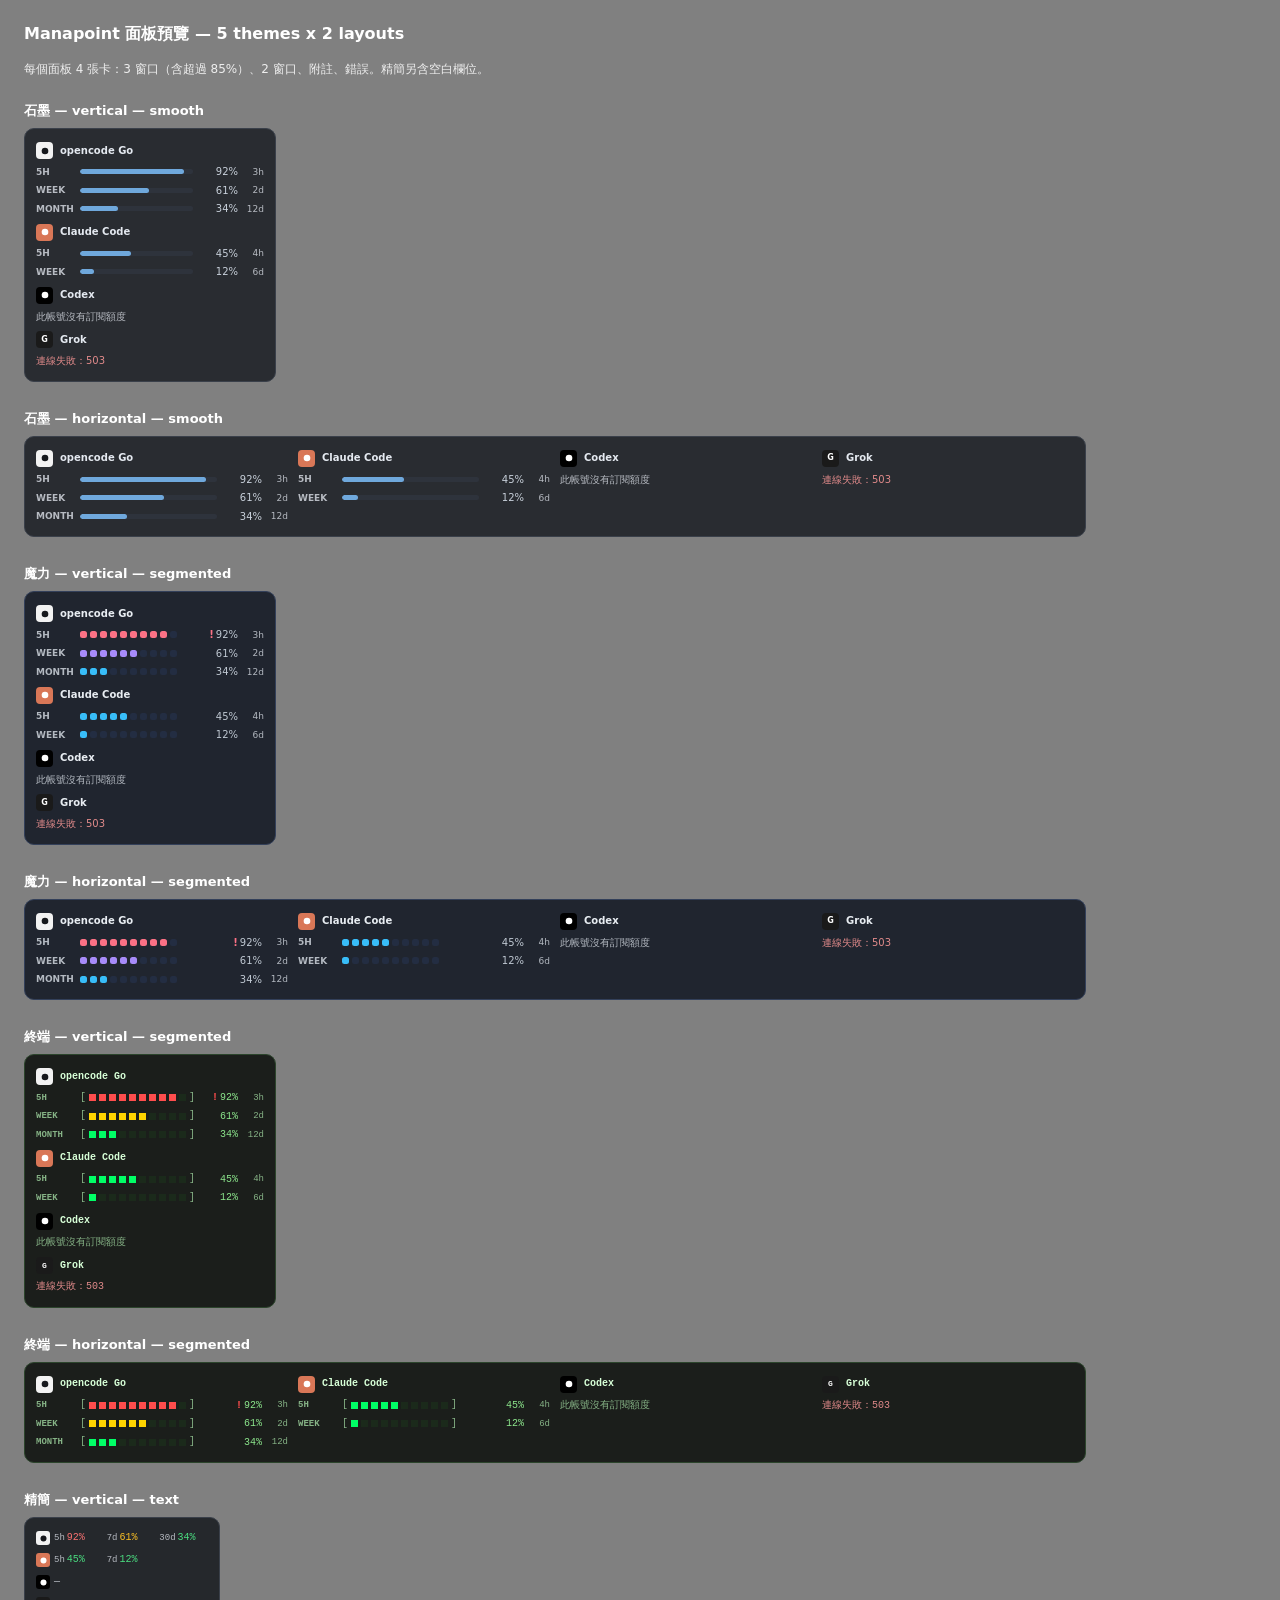
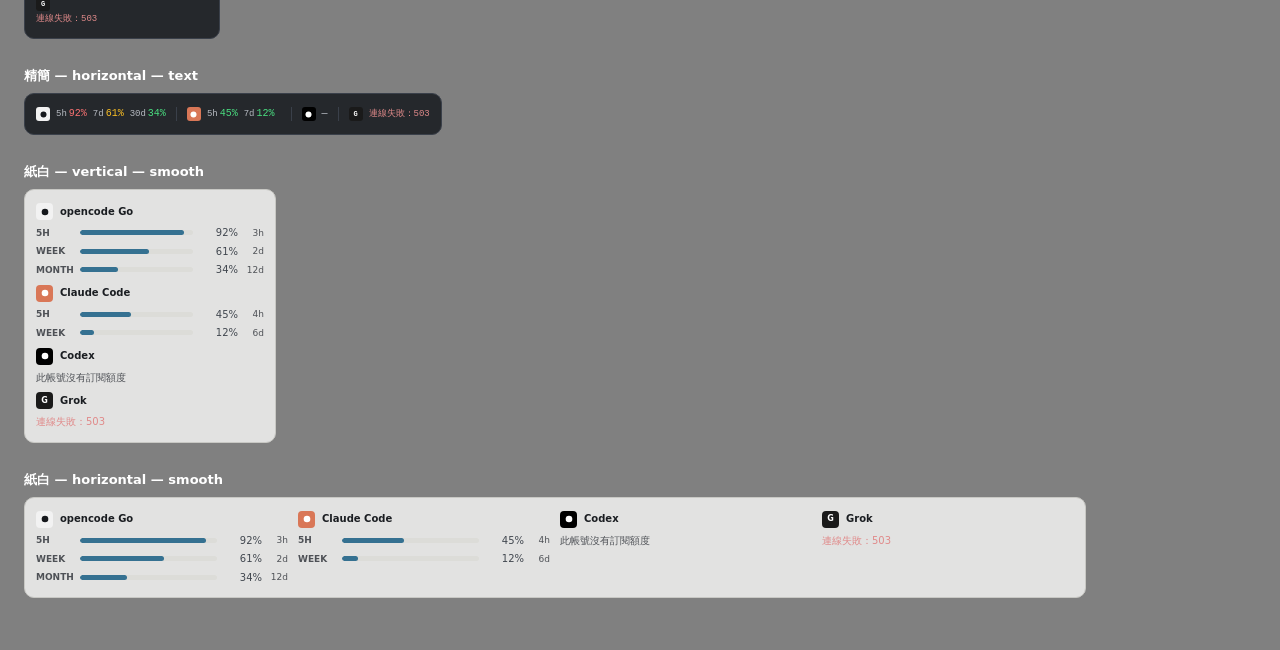
==== manapoint-tauri/ui/panel.preview.html @ 85178b64 "feat: 移植到 Rust + Tauri 2，移除 C# 版 C# / Avalonia 版整包移除，改由 manapoint-tauri 取代。介面改成原生 HTML/CSS/ES module" ====
<!doctype html>
<html lang="zh-Hant">
<head>
<meta charset="utf-8" />
<meta name="viewport" content="width=device-width, initial-scale=1" />
<title>panel.css preview — 5 themes x 2 layouts</title>
<link rel="stylesheet" href="./panel.css" />
<style>
  /* Review chrome only: grey backdrop so translucent panels read correctly. */
  html, body { background: #808080; }
  body { margin: 0; padding: 24px; font-family: system-ui, sans-serif; }
  h1 { font-size: 16px; color: #fff; margin: 0 0 16px 0; }
  p.lead { font-size: 12px; color: #eee; margin: 0 0 24px 0; }
  figure.shot { margin: 0 0 28px 0; padding: 0; }
  figure.shot figcaption { font-size: 13px; font-weight: 700; color: #fff; margin: 0 0 8px 0; }
  figure.shot .panel { display: inline-block; vertical-align: top; }
</style>
</head>
<body>
<!-- Preview fixture: markup mirrors CONTRACT.md section 5; each card stays on one line so line counts stay stable. -->
<h1>Manapoint 面板預覽 — 5 themes x 2 layouts</h1>
<p class="lead">每個面板 4 張卡：3 窗口（含超過 85%）、2 窗口、附註、錯誤。精簡另含空白欄位。</p>

<figure class="shot">
<figcaption>石墨 — vertical — smooth</figcaption>
<div class="panel" data-layout="vertical" data-meter="smooth" data-mono="false" style="--panel: #1B1E24; --panel-alpha: 0.85; --accent: #6FA8DC; --text-primary: #E4E9F0; --text-secondary: #C8D0DA; --text-muted: #B7BBC2; --track: #2E333C; --border: #3A404A; --segment-radius: 2px; --segment-width: 7px; --panel-width: 252px; --font: system-ui, -apple-system, 'Segoe UI', 'Microsoft JhengHei', sans-serif;">
<div id="cards">
<article class="card" data-provider="opencode-go"><header class="card__head"><span class="badge" style="--badge-bg: #F2F2F2; --badge-fg: #16181C;"><svg class="badge__icon" viewBox="0 0 24 24" aria-hidden="true"><circle cx="12" cy="12" r="8"/></svg></span><h2 class="card__name">opencode Go</h2></header><ul class="meters"><li class="meter" data-kind="Rolling" style="--meter-fill: #6FA8DC;"><span class="meter__label">5H</span><div class="meter__track"><div class="meter__fill" style="width: 92%"></div></div><span class="meter__value"><b class="meter__alert"></b>92%</span><span class="meter__reset">3h</span></li><li class="meter" data-kind="Weekly" style="--meter-fill: #6FA8DC;"><span class="meter__label">WEEK</span><div class="meter__track"><div class="meter__fill" style="width: 61%"></div></div><span class="meter__value"><b class="meter__alert"></b>61%</span><span class="meter__reset">2d</span></li><li class="meter" data-kind="Monthly" style="--meter-fill: #6FA8DC;"><span class="meter__label">MONTH</span><div class="meter__track"><div class="meter__fill" style="width: 34%"></div></div><span class="meter__value"><b class="meter__alert"></b>34%</span><span class="meter__reset">12d</span></li></ul></article>
<article class="card" data-provider="claude-code"><header class="card__head"><span class="badge" style="--badge-bg: #D97757; --badge-fg: #FFFFFF;"><svg class="badge__icon" viewBox="0 0 24 24" aria-hidden="true"><circle cx="12" cy="12" r="8"/></svg></span><h2 class="card__name">Claude Code</h2></header><ul class="meters"><li class="meter" data-kind="Rolling" style="--meter-fill: #6FA8DC;"><span class="meter__label">5H</span><div class="meter__track"><div class="meter__fill" style="width: 45%"></div></div><span class="meter__value"><b class="meter__alert"></b>45%</span><span class="meter__reset">4h</span></li><li class="meter" data-kind="Weekly" style="--meter-fill: #6FA8DC;"><span class="meter__label">WEEK</span><div class="meter__track"><div class="meter__fill" style="width: 12%"></div></div><span class="meter__value"><b class="meter__alert"></b>12%</span><span class="meter__reset">6d</span></li></ul></article>
<article class="card" data-provider="codex"><header class="card__head"><span class="badge" style="--badge-bg: #000000; --badge-fg: #FFFFFF;"><svg class="badge__icon" viewBox="0 0 24 24" aria-hidden="true"><circle cx="12" cy="12" r="8"/></svg></span><h2 class="card__name">Codex</h2></header><p class="card__note">此帳號沒有訂閱額度</p></article>
<article class="card" data-provider="grok"><header class="card__head"><span class="badge" style="--badge-bg: #1A1A1A; --badge-fg: #FFFFFF;">G</span><h2 class="card__name">Grok</h2></header><p class="card__error">連線失敗：503</p></article>
</div>
</div>
</figure>

<figure class="shot">
<figcaption>石墨 — horizontal — smooth</figcaption>
<div class="panel" data-layout="horizontal" data-meter="smooth" data-mono="false" style="--panel: #1B1E24; --panel-alpha: 0.85; --accent: #6FA8DC; --text-primary: #E4E9F0; --text-secondary: #C8D0DA; --text-muted: #B7BBC2; --track: #2E333C; --border: #3A404A; --segment-radius: 2px; --segment-width: 7px; --panel-width: 252px; --font: system-ui, -apple-system, 'Segoe UI', 'Microsoft JhengHei', sans-serif;">
<div id="cards">
<article class="card" data-provider="opencode-go"><header class="card__head"><span class="badge" style="--badge-bg: #F2F2F2; --badge-fg: #16181C;"><svg class="badge__icon" viewBox="0 0 24 24" aria-hidden="true"><circle cx="12" cy="12" r="8"/></svg></span><h2 class="card__name">opencode Go</h2></header><ul class="meters"><li class="meter" data-kind="Rolling" style="--meter-fill: #6FA8DC;"><span class="meter__label">5H</span><div class="meter__track"><div class="meter__fill" style="width: 92%"></div></div><span class="meter__value"><b class="meter__alert"></b>92%</span><span class="meter__reset">3h</span></li><li class="meter" data-kind="Weekly" style="--meter-fill: #6FA8DC;"><span class="meter__label">WEEK</span><div class="meter__track"><div class="meter__fill" style="width: 61%"></div></div><span class="meter__value"><b class="meter__alert"></b>61%</span><span class="meter__reset">2d</span></li><li class="meter" data-kind="Monthly" style="--meter-fill: #6FA8DC;"><span class="meter__label">MONTH</span><div class="meter__track"><div class="meter__fill" style="width: 34%"></div></div><span class="meter__value"><b class="meter__alert"></b>34%</span><span class="meter__reset">12d</span></li></ul></article>
<article class="card" data-provider="claude-code"><header class="card__head"><span class="badge" style="--badge-bg: #D97757; --badge-fg: #FFFFFF;"><svg class="badge__icon" viewBox="0 0 24 24" aria-hidden="true"><circle cx="12" cy="12" r="8"/></svg></span><h2 class="card__name">Claude Code</h2></header><ul class="meters"><li class="meter" data-kind="Rolling" style="--meter-fill: #6FA8DC;"><span class="meter__label">5H</span><div class="meter__track"><div class="meter__fill" style="width: 45%"></div></div><span class="meter__value"><b class="meter__alert"></b>45%</span><span class="meter__reset">4h</span></li><li class="meter" data-kind="Weekly" style="--meter-fill: #6FA8DC;"><span class="meter__label">WEEK</span><div class="meter__track"><div class="meter__fill" style="width: 12%"></div></div><span class="meter__value"><b class="meter__alert"></b>12%</span><span class="meter__reset">6d</span></li></ul></article>
<article class="card" data-provider="codex"><header class="card__head"><span class="badge" style="--badge-bg: #000000; --badge-fg: #FFFFFF;"><svg class="badge__icon" viewBox="0 0 24 24" aria-hidden="true"><circle cx="12" cy="12" r="8"/></svg></span><h2 class="card__name">Codex</h2></header><p class="card__note">此帳號沒有訂閱額度</p></article>
<article class="card" data-provider="grok"><header class="card__head"><span class="badge" style="--badge-bg: #1A1A1A; --badge-fg: #FFFFFF;">G</span><h2 class="card__name">Grok</h2></header><p class="card__error">連線失敗：503</p></article>
</div>
</div>
</figure>

<figure class="shot">
<figcaption>魔力 — vertical — segmented</figcaption>
<div class="panel" data-layout="vertical" data-meter="segmented" data-mono="false" style="--panel: #101622; --panel-alpha: 0.85; --accent: #38BDF8; --text-primary: #E8EDF2; --text-secondary: #BFC8D2; --text-muted: #B3B9C1; --track: #232D42; --border: #33405A; --segment-radius: 2.5px; --segment-width: 7px; --panel-width: 252px; --font: system-ui, -apple-system, 'Segoe UI', 'Microsoft JhengHei', sans-serif;">
<div id="cards">
<article class="card" data-provider="opencode-go"><header class="card__head"><span class="badge" style="--badge-bg: #F2F2F2; --badge-fg: #16181C;"><svg class="badge__icon" viewBox="0 0 24 24" aria-hidden="true"><circle cx="12" cy="12" r="8"/></svg></span><h2 class="card__name">opencode Go</h2></header><ul class="meters"><li class="meter" data-kind="Rolling" style="--meter-fill: #FB7185;"><span class="meter__label">5H</span><div class="meter__cells"><i class="cell is-lit"></i><i class="cell is-lit"></i><i class="cell is-lit"></i><i class="cell is-lit"></i><i class="cell is-lit"></i><i class="cell is-lit"></i><i class="cell is-lit"></i><i class="cell is-lit"></i><i class="cell is-lit"></i><i class="cell"></i></div><span class="meter__value"><b class="meter__alert">!</b>92%</span><span class="meter__reset">3h</span></li><li class="meter" data-kind="Weekly" style="--meter-fill: #A78BFA;"><span class="meter__label">WEEK</span><div class="meter__cells"><i class="cell is-lit"></i><i class="cell is-lit"></i><i class="cell is-lit"></i><i class="cell is-lit"></i><i class="cell is-lit"></i><i class="cell is-lit"></i><i class="cell"></i><i class="cell"></i><i class="cell"></i><i class="cell"></i></div><span class="meter__value"><b class="meter__alert"></b>61%</span><span class="meter__reset">2d</span></li><li class="meter" data-kind="Monthly" style="--meter-fill: #38BDF8;"><span class="meter__label">MONTH</span><div class="meter__cells"><i class="cell is-lit"></i><i class="cell is-lit"></i><i class="cell is-lit"></i><i class="cell"></i><i class="cell"></i><i class="cell"></i><i class="cell"></i><i class="cell"></i><i class="cell"></i><i class="cell"></i></div><span class="meter__value"><b class="meter__alert"></b>34%</span><span class="meter__reset">12d</span></li></ul></article>
<article class="card" data-provider="claude-code"><header class="card__head"><span class="badge" style="--badge-bg: #D97757; --badge-fg: #FFFFFF;"><svg class="badge__icon" viewBox="0 0 24 24" aria-hidden="true"><circle cx="12" cy="12" r="8"/></svg></span><h2 class="card__name">Claude Code</h2></header><ul class="meters"><li class="meter" data-kind="Rolling" style="--meter-fill: #38BDF8;"><span class="meter__label">5H</span><div class="meter__cells"><i class="cell is-lit"></i><i class="cell is-lit"></i><i class="cell is-lit"></i><i class="cell is-lit"></i><i class="cell is-lit"></i><i class="cell"></i><i class="cell"></i><i class="cell"></i><i class="cell"></i><i class="cell"></i></div><span class="meter__value"><b class="meter__alert"></b>45%</span><span class="meter__reset">4h</span></li><li class="meter" data-kind="Weekly" style="--meter-fill: #38BDF8;"><span class="meter__label">WEEK</span><div class="meter__cells"><i class="cell is-lit"></i><i class="cell"></i><i class="cell"></i><i class="cell"></i><i class="cell"></i><i class="cell"></i><i class="cell"></i><i class="cell"></i><i class="cell"></i><i class="cell"></i></div><span class="meter__value"><b class="meter__alert"></b>12%</span><span class="meter__reset">6d</span></li></ul></article>
<article class="card" data-provider="codex"><header class="card__head"><span class="badge" style="--badge-bg: #000000; --badge-fg: #FFFFFF;"><svg class="badge__icon" viewBox="0 0 24 24" aria-hidden="true"><circle cx="12" cy="12" r="8"/></svg></span><h2 class="card__name">Codex</h2></header><p class="card__note">此帳號沒有訂閱額度</p></article>
<article class="card" data-provider="grok"><header class="card__head"><span class="badge" style="--badge-bg: #1A1A1A; --badge-fg: #FFFFFF;">G</span><h2 class="card__name">Grok</h2></header><p class="card__error">連線失敗：503</p></article>
</div>
</div>
</figure>

<figure class="shot">
<figcaption>魔力 — horizontal — segmented</figcaption>
<div class="panel" data-layout="horizontal" data-meter="segmented" data-mono="false" style="--panel: #101622; --panel-alpha: 0.85; --accent: #38BDF8; --text-primary: #E8EDF2; --text-secondary: #BFC8D2; --text-muted: #B3B9C1; --track: #232D42; --border: #33405A; --segment-radius: 2.5px; --segment-width: 7px; --panel-width: 252px; --font: system-ui, -apple-system, 'Segoe UI', 'Microsoft JhengHei', sans-serif;">
<div id="cards">
<article class="card" data-provider="opencode-go"><header class="card__head"><span class="badge" style="--badge-bg: #F2F2F2; --badge-fg: #16181C;"><svg class="badge__icon" viewBox="0 0 24 24" aria-hidden="true"><circle cx="12" cy="12" r="8"/></svg></span><h2 class="card__name">opencode Go</h2></header><ul class="meters"><li class="meter" data-kind="Rolling" style="--meter-fill: #FB7185;"><span class="meter__label">5H</span><div class="meter__cells"><i class="cell is-lit"></i><i class="cell is-lit"></i><i class="cell is-lit"></i><i class="cell is-lit"></i><i class="cell is-lit"></i><i class="cell is-lit"></i><i class="cell is-lit"></i><i class="cell is-lit"></i><i class="cell is-lit"></i><i class="cell"></i></div><span class="meter__value"><b class="meter__alert">!</b>92%</span><span class="meter__reset">3h</span></li><li class="meter" data-kind="Weekly" style="--meter-fill: #A78BFA;"><span class="meter__label">WEEK</span><div class="meter__cells"><i class="cell is-lit"></i><i class="cell is-lit"></i><i class="cell is-lit"></i><i class="cell is-lit"></i><i class="cell is-lit"></i><i class="cell is-lit"></i><i class="cell"></i><i class="cell"></i><i class="cell"></i><i class="cell"></i></div><span class="meter__value"><b class="meter__alert"></b>61%</span><span class="meter__reset">2d</span></li><li class="meter" data-kind="Monthly" style="--meter-fill: #38BDF8;"><span class="meter__label">MONTH</span><div class="meter__cells"><i class="cell is-lit"></i><i class="cell is-lit"></i><i class="cell is-lit"></i><i class="cell"></i><i class="cell"></i><i class="cell"></i><i class="cell"></i><i class="cell"></i><i class="cell"></i><i class="cell"></i></div><span class="meter__value"><b class="meter__alert"></b>34%</span><span class="meter__reset">12d</span></li></ul></article>
<article class="card" data-provider="claude-code"><header class="card__head"><span class="badge" style="--badge-bg: #D97757; --badge-fg: #FFFFFF;"><svg class="badge__icon" viewBox="0 0 24 24" aria-hidden="true"><circle cx="12" cy="12" r="8"/></svg></span><h2 class="card__name">Claude Code</h2></header><ul class="meters"><li class="meter" data-kind="Rolling" style="--meter-fill: #38BDF8;"><span class="meter__label">5H</span><div class="meter__cells"><i class="cell is-lit"></i><i class="cell is-lit"></i><i class="cell is-lit"></i><i class="cell is-lit"></i><i class="cell is-lit"></i><i class="cell"></i><i class="cell"></i><i class="cell"></i><i class="cell"></i><i class="cell"></i></div><span class="meter__value"><b class="meter__alert"></b>45%</span><span class="meter__reset">4h</span></li><li class="meter" data-kind="Weekly" style="--meter-fill: #38BDF8;"><span class="meter__label">WEEK</span><div class="meter__cells"><i class="cell is-lit"></i><i class="cell"></i><i class="cell"></i><i class="cell"></i><i class="cell"></i><i class="cell"></i><i class="cell"></i><i class="cell"></i><i class="cell"></i><i class="cell"></i></div><span class="meter__value"><b class="meter__alert"></b>12%</span><span class="meter__reset">6d</span></li></ul></article>
<article class="card" data-provider="codex"><header class="card__head"><span class="badge" style="--badge-bg: #000000; --badge-fg: #FFFFFF;"><svg class="badge__icon" viewBox="0 0 24 24" aria-hidden="true"><circle cx="12" cy="12" r="8"/></svg></span><h2 class="card__name">Codex</h2></header><p class="card__note">此帳號沒有訂閱額度</p></article>
<article class="card" data-provider="grok"><header class="card__head"><span class="badge" style="--badge-bg: #1A1A1A; --badge-fg: #FFFFFF;">G</span><h2 class="card__name">Grok</h2></header><p class="card__error">連線失敗：503</p></article>
</div>
</div>
</figure>

<figure class="shot">
<figcaption>終端 — vertical — segmented</figcaption>
<div class="panel" data-layout="vertical" data-meter="segmented" data-mono="true" style="--panel: #0A0E0A; --panel-alpha: 0.85; --accent: #00FF66; --text-primary: #D7FFD7; --text-secondary: #8CE68C; --text-muted: #86B386; --track: #1B2A1B; --border: #2C452C; --segment-radius: 0px; --segment-width: 7px; --panel-width: 252px; --font: 'Cascadia Mono', Consolas, ui-monospace, monospace;">
<div id="cards">
<article class="card" data-provider="opencode-go"><header class="card__head"><span class="badge" style="--badge-bg: #F2F2F2; --badge-fg: #16181C;"><svg class="badge__icon" viewBox="0 0 24 24" aria-hidden="true"><circle cx="12" cy="12" r="8"/></svg></span><h2 class="card__name">opencode Go</h2></header><ul class="meters"><li class="meter" data-kind="Rolling" style="--meter-fill: #FF4D4D;"><span class="meter__label">5H</span><div class="meter__cells"><span class="meter__bracket">[</span><i class="cell is-lit"></i><i class="cell is-lit"></i><i class="cell is-lit"></i><i class="cell is-lit"></i><i class="cell is-lit"></i><i class="cell is-lit"></i><i class="cell is-lit"></i><i class="cell is-lit"></i><i class="cell is-lit"></i><i class="cell"></i><span class="meter__bracket">]</span></div><span class="meter__value"><b class="meter__alert">!</b>92%</span><span class="meter__reset">3h</span></li><li class="meter" data-kind="Weekly" style="--meter-fill: #FFD400;"><span class="meter__label">WEEK</span><div class="meter__cells"><span class="meter__bracket">[</span><i class="cell is-lit"></i><i class="cell is-lit"></i><i class="cell is-lit"></i><i class="cell is-lit"></i><i class="cell is-lit"></i><i class="cell is-lit"></i><i class="cell"></i><i class="cell"></i><i class="cell"></i><i class="cell"></i><span class="meter__bracket">]</span></div><span class="meter__value"><b class="meter__alert"></b>61%</span><span class="meter__reset">2d</span></li><li class="meter" data-kind="Monthly" style="--meter-fill: #00FF66;"><span class="meter__label">MONTH</span><div class="meter__cells"><span class="meter__bracket">[</span><i class="cell is-lit"></i><i class="cell is-lit"></i><i class="cell is-lit"></i><i class="cell"></i><i class="cell"></i><i class="cell"></i><i class="cell"></i><i class="cell"></i><i class="cell"></i><i class="cell"></i><span class="meter__bracket">]</span></div><span class="meter__value"><b class="meter__alert"></b>34%</span><span class="meter__reset">12d</span></li></ul></article>
<article class="card" data-provider="claude-code"><header class="card__head"><span class="badge" style="--badge-bg: #D97757; --badge-fg: #FFFFFF;"><svg class="badge__icon" viewBox="0 0 24 24" aria-hidden="true"><circle cx="12" cy="12" r="8"/></svg></span><h2 class="card__name">Claude Code</h2></header><ul class="meters"><li class="meter" data-kind="Rolling" style="--meter-fill: #00FF66;"><span class="meter__label">5H</span><div class="meter__cells"><span class="meter__bracket">[</span><i class="cell is-lit"></i><i class="cell is-lit"></i><i class="cell is-lit"></i><i class="cell is-lit"></i><i class="cell is-lit"></i><i class="cell"></i><i class="cell"></i><i class="cell"></i><i class="cell"></i><i class="cell"></i><span class="meter__bracket">]</span></div><span class="meter__value"><b class="meter__alert"></b>45%</span><span class="meter__reset">4h</span></li><li class="meter" data-kind="Weekly" style="--meter-fill: #00FF66;"><span class="meter__label">WEEK</span><div class="meter__cells"><span class="meter__bracket">[</span><i class="cell is-lit"></i><i class="cell"></i><i class="cell"></i><i class="cell"></i><i class="cell"></i><i class="cell"></i><i class="cell"></i><i class="cell"></i><i class="cell"></i><i class="cell"></i><span class="meter__bracket">]</span></div><span class="meter__value"><b class="meter__alert"></b>12%</span><span class="meter__reset">6d</span></li></ul></article>
<article class="card" data-provider="codex"><header class="card__head"><span class="badge" style="--badge-bg: #000000; --badge-fg: #FFFFFF;"><svg class="badge__icon" viewBox="0 0 24 24" aria-hidden="true"><circle cx="12" cy="12" r="8"/></svg></span><h2 class="card__name">Codex</h2></header><p class="card__note">此帳號沒有訂閱額度</p></article>
<article class="card" data-provider="grok"><header class="card__head"><span class="badge" style="--badge-bg: #1A1A1A; --badge-fg: #FFFFFF;">G</span><h2 class="card__name">Grok</h2></header><p class="card__error">連線失敗：503</p></article>
</div>
</div>
</figure>

<figure class="shot">
<figcaption>終端 — horizontal — segmented</figcaption>
<div class="panel" data-layout="horizontal" data-meter="segmented" data-mono="true" style="--panel: #0A0E0A; --panel-alpha: 0.85; --accent: #00FF66; --text-primary: #D7FFD7; --text-secondary: #8CE68C; --text-muted: #86B386; --track: #1B2A1B; --border: #2C452C; --segment-radius: 0px; --segment-width: 7px; --panel-width: 252px; --font: 'Cascadia Mono', Consolas, ui-monospace, monospace;">
<div id="cards">
<article class="card" data-provider="opencode-go"><header class="card__head"><span class="badge" style="--badge-bg: #F2F2F2; --badge-fg: #16181C;"><svg class="badge__icon" viewBox="0 0 24 24" aria-hidden="true"><circle cx="12" cy="12" r="8"/></svg></span><h2 class="card__name">opencode Go</h2></header><ul class="meters"><li class="meter" data-kind="Rolling" style="--meter-fill: #FF4D4D;"><span class="meter__label">5H</span><div class="meter__cells"><span class="meter__bracket">[</span><i class="cell is-lit"></i><i class="cell is-lit"></i><i class="cell is-lit"></i><i class="cell is-lit"></i><i class="cell is-lit"></i><i class="cell is-lit"></i><i class="cell is-lit"></i><i class="cell is-lit"></i><i class="cell is-lit"></i><i class="cell"></i><span class="meter__bracket">]</span></div><span class="meter__value"><b class="meter__alert">!</b>92%</span><span class="meter__reset">3h</span></li><li class="meter" data-kind="Weekly" style="--meter-fill: #FFD400;"><span class="meter__label">WEEK</span><div class="meter__cells"><span class="meter__bracket">[</span><i class="cell is-lit"></i><i class="cell is-lit"></i><i class="cell is-lit"></i><i class="cell is-lit"></i><i class="cell is-lit"></i><i class="cell is-lit"></i><i class="cell"></i><i class="cell"></i><i class="cell"></i><i class="cell"></i><span class="meter__bracket">]</span></div><span class="meter__value"><b class="meter__alert"></b>61%</span><span class="meter__reset">2d</span></li><li class="meter" data-kind="Monthly" style="--meter-fill: #00FF66;"><span class="meter__label">MONTH</span><div class="meter__cells"><span class="meter__bracket">[</span><i class="cell is-lit"></i><i class="cell is-lit"></i><i class="cell is-lit"></i><i class="cell"></i><i class="cell"></i><i class="cell"></i><i class="cell"></i><i class="cell"></i><i class="cell"></i><i class="cell"></i><span class="meter__bracket">]</span></div><span class="meter__value"><b class="meter__alert"></b>34%</span><span class="meter__reset">12d</span></li></ul></article>
<article class="card" data-provider="claude-code"><header class="card__head"><span class="badge" style="--badge-bg: #D97757; --badge-fg: #FFFFFF;"><svg class="badge__icon" viewBox="0 0 24 24" aria-hidden="true"><circle cx="12" cy="12" r="8"/></svg></span><h2 class="card__name">Claude Code</h2></header><ul class="meters"><li class="meter" data-kind="Rolling" style="--meter-fill: #00FF66;"><span class="meter__label">5H</span><div class="meter__cells"><span class="meter__bracket">[</span><i class="cell is-lit"></i><i class="cell is-lit"></i><i class="cell is-lit"></i><i class="cell is-lit"></i><i class="cell is-lit"></i><i class="cell"></i><i class="cell"></i><i class="cell"></i><i class="cell"></i><i class="cell"></i><span class="meter__bracket">]</span></div><span class="meter__value"><b class="meter__alert"></b>45%</span><span class="meter__reset">4h</span></li><li class="meter" data-kind="Weekly" style="--meter-fill: #00FF66;"><span class="meter__label">WEEK</span><div class="meter__cells"><span class="meter__bracket">[</span><i class="cell is-lit"></i><i class="cell"></i><i class="cell"></i><i class="cell"></i><i class="cell"></i><i class="cell"></i><i class="cell"></i><i class="cell"></i><i class="cell"></i><i class="cell"></i><span class="meter__bracket">]</span></div><span class="meter__value"><b class="meter__alert"></b>12%</span><span class="meter__reset">6d</span></li></ul></article>
<article class="card" data-provider="codex"><header class="card__head"><span class="badge" style="--badge-bg: #000000; --badge-fg: #FFFFFF;"><svg class="badge__icon" viewBox="0 0 24 24" aria-hidden="true"><circle cx="12" cy="12" r="8"/></svg></span><h2 class="card__name">Codex</h2></header><p class="card__note">此帳號沒有訂閱額度</p></article>
<article class="card" data-provider="grok"><header class="card__head"><span class="badge" style="--badge-bg: #1A1A1A; --badge-fg: #FFFFFF;">G</span><h2 class="card__name">Grok</h2></header><p class="card__error">連線失敗：503</p></article>
</div>
</div>
</figure>

<figure class="shot">
<figcaption>精簡 — vertical — text</figcaption>
<div class="panel" data-layout="vertical" data-meter="text" data-mono="true" style="--panel: #16191E; --panel-alpha: 0.85; --accent: #6FA8DC; --text-primary: #E4E9F0; --text-secondary: #C8D0DA; --text-muted: #B7BBC2; --track: #2E333C; --border: #3A404A; --segment-radius: 2px; --segment-width: 7px; --panel-width: 196px; --font: 'Cascadia Mono', Consolas, ui-monospace, monospace;">
<div id="cards">
<article class="card card--compact" data-provider="opencode-go"><span class="badge" style="--badge-bg: #F2F2F2; --badge-fg: #16181C;"><svg class="badge__icon" viewBox="0 0 24 24" aria-hidden="true"><circle cx="12" cy="12" r="8"/></svg></span><span class="compact__slot" data-kind="Rolling" style="--meter-fill: #F87171;"><i>5h</i><b>92%</b></span><span class="compact__slot" data-kind="Weekly" style="--meter-fill: #FBBF24;"><i>7d</i><b>61%</b></span><span class="compact__slot" data-kind="Monthly" style="--meter-fill: #4ADE80;"><i>30d</i><b>34%</b></span></article>
<article class="card card--compact" data-provider="claude-code"><span class="badge" style="--badge-bg: #D97757; --badge-fg: #FFFFFF;"><svg class="badge__icon" viewBox="0 0 24 24" aria-hidden="true"><circle cx="12" cy="12" r="8"/></svg></span><span class="compact__slot" data-kind="Rolling" style="--meter-fill: #4ADE80;"><i>5h</i><b>45%</b></span><span class="compact__slot" data-kind="Weekly" style="--meter-fill: #4ADE80;"><i>7d</i><b>12%</b></span><span class="compact__slot is-empty" data-kind="Monthly"></span></article>
<article class="card card--compact" data-provider="codex"><span class="badge" style="--badge-bg: #000000; --badge-fg: #FFFFFF;"><svg class="badge__icon" viewBox="0 0 24 24" aria-hidden="true"><circle cx="12" cy="12" r="8"/></svg></span><span class="compact__note" title="此帳號沒有訂閱額度">—</span></article>
<article class="card card--compact" data-provider="grok"><span class="badge" style="--badge-bg: #1A1A1A; --badge-fg: #FFFFFF;">G</span><p class="card__error">連線失敗：503</p></article>
</div>
</div>
</figure>

<figure class="shot">
<figcaption>精簡 — horizontal — text</figcaption>
<div class="panel" data-layout="horizontal" data-meter="text" data-mono="true" style="--panel: #16191E; --panel-alpha: 0.85; --accent: #6FA8DC; --text-primary: #E4E9F0; --text-secondary: #C8D0DA; --text-muted: #B7BBC2; --track: #2E333C; --border: #3A404A; --segment-radius: 2px; --segment-width: 7px; --panel-width: 196px; --font: 'Cascadia Mono', Consolas, ui-monospace, monospace;">
<div id="cards">
<article class="card card--compact" data-provider="opencode-go"><span class="badge" style="--badge-bg: #F2F2F2; --badge-fg: #16181C;"><svg class="badge__icon" viewBox="0 0 24 24" aria-hidden="true"><circle cx="12" cy="12" r="8"/></svg></span><span class="compact__slot" data-kind="Rolling" style="--meter-fill: #F87171;"><i>5h</i><b>92%</b></span><span class="compact__slot" data-kind="Weekly" style="--meter-fill: #FBBF24;"><i>7d</i><b>61%</b></span><span class="compact__slot" data-kind="Monthly" style="--meter-fill: #4ADE80;"><i>30d</i><b>34%</b></span></article>
<article class="card card--compact" data-provider="claude-code"><span class="badge" style="--badge-bg: #D97757; --badge-fg: #FFFFFF;"><svg class="badge__icon" viewBox="0 0 24 24" aria-hidden="true"><circle cx="12" cy="12" r="8"/></svg></span><span class="compact__slot" data-kind="Rolling" style="--meter-fill: #4ADE80;"><i>5h</i><b>45%</b></span><span class="compact__slot" data-kind="Weekly" style="--meter-fill: #4ADE80;"><i>7d</i><b>12%</b></span><span class="compact__slot is-empty" data-kind="Monthly"></span></article>
<article class="card card--compact" data-provider="codex"><span class="badge" style="--badge-bg: #000000; --badge-fg: #FFFFFF;"><svg class="badge__icon" viewBox="0 0 24 24" aria-hidden="true"><circle cx="12" cy="12" r="8"/></svg></span><span class="compact__note" title="此帳號沒有訂閱額度">—</span></article>
<article class="card card--compact" data-provider="grok"><span class="badge" style="--badge-bg: #1A1A1A; --badge-fg: #FFFFFF;">G</span><p class="card__error">連線失敗：503</p></article>
</div>
</div>
</figure>

<figure class="shot">
<figcaption>紙白 — vertical — smooth</figcaption>
<div class="panel" data-layout="vertical" data-meter="smooth" data-mono="false" style="--panel: #F4F4F2; --panel-alpha: 0.85; --accent: #357191; --text-primary: #1A1D21; --text-secondary: #41474F; --text-muted: #4E5156; --track: #DCDCD8; --border: #C8C8C4; --segment-radius: 2px; --segment-width: 7px; --panel-width: 252px; --font: system-ui, -apple-system, 'Segoe UI', 'Microsoft JhengHei', sans-serif;">
<div id="cards">
<article class="card" data-provider="opencode-go"><header class="card__head"><span class="badge" style="--badge-bg: #F2F2F2; --badge-fg: #16181C;"><svg class="badge__icon" viewBox="0 0 24 24" aria-hidden="true"><circle cx="12" cy="12" r="8"/></svg></span><h2 class="card__name">opencode Go</h2></header><ul class="meters"><li class="meter" data-kind="Rolling" style="--meter-fill: #357191;"><span class="meter__label">5H</span><div class="meter__track"><div class="meter__fill" style="width: 92%"></div></div><span class="meter__value"><b class="meter__alert"></b>92%</span><span class="meter__reset">3h</span></li><li class="meter" data-kind="Weekly" style="--meter-fill: #357191;"><span class="meter__label">WEEK</span><div class="meter__track"><div class="meter__fill" style="width: 61%"></div></div><span class="meter__value"><b class="meter__alert"></b>61%</span><span class="meter__reset">2d</span></li><li class="meter" data-kind="Monthly" style="--meter-fill: #357191;"><span class="meter__label">MONTH</span><div class="meter__track"><div class="meter__fill" style="width: 34%"></div></div><span class="meter__value"><b class="meter__alert"></b>34%</span><span class="meter__reset">12d</span></li></ul></article>
<article class="card" data-provider="claude-code"><header class="card__head"><span class="badge" style="--badge-bg: #D97757; --badge-fg: #FFFFFF;"><svg class="badge__icon" viewBox="0 0 24 24" aria-hidden="true"><circle cx="12" cy="12" r="8"/></svg></span><h2 class="card__name">Claude Code</h2></header><ul class="meters"><li class="meter" data-kind="Rolling" style="--meter-fill: #357191;"><span class="meter__label">5H</span><div class="meter__track"><div class="meter__fill" style="width: 45%"></div></div><span class="meter__value"><b class="meter__alert"></b>45%</span><span class="meter__reset">4h</span></li><li class="meter" data-kind="Weekly" style="--meter-fill: #357191;"><span class="meter__label">WEEK</span><div class="meter__track"><div class="meter__fill" style="width: 12%"></div></div><span class="meter__value"><b class="meter__alert"></b>12%</span><span class="meter__reset">6d</span></li></ul></article>
<article class="card" data-provider="codex"><header class="card__head"><span class="badge" style="--badge-bg: #000000; --badge-fg: #FFFFFF;"><svg class="badge__icon" viewBox="0 0 24 24" aria-hidden="true"><circle cx="12" cy="12" r="8"/></svg></span><h2 class="card__name">Codex</h2></header><p class="card__note">此帳號沒有訂閱額度</p></article>
<article class="card" data-provider="grok"><header class="card__head"><span class="badge" style="--badge-bg: #1A1A1A; --badge-fg: #FFFFFF;">G</span><h2 class="card__name">Grok</h2></header><p class="card__error">連線失敗：503</p></article>
</div>
</div>
</figure>

<figure class="shot">
<figcaption>紙白 — horizontal — smooth</figcaption>
<div class="panel" data-layout="horizontal" data-meter="smooth" data-mono="false" style="--panel: #F4F4F2; --panel-alpha: 0.85; --accent: #357191; --text-primary: #1A1D21; --text-secondary: #41474F; --text-muted: #4E5156; --track: #DCDCD8; --border: #C8C8C4; --segment-radius: 2px; --segment-width: 7px; --panel-width: 252px; --font: system-ui, -apple-system, 'Segoe UI', 'Microsoft JhengHei', sans-serif;">
<div id="cards">
<article class="card" data-provider="opencode-go"><header class="card__head"><span class="badge" style="--badge-bg: #F2F2F2; --badge-fg: #16181C;"><svg class="badge__icon" viewBox="0 0 24 24" aria-hidden="true"><circle cx="12" cy="12" r="8"/></svg></span><h2 class="card__name">opencode Go</h2></header><ul class="meters"><li class="meter" data-kind="Rolling" style="--meter-fill: #357191;"><span class="meter__label">5H</span><div class="meter__track"><div class="meter__fill" style="width: 92%"></div></div><span class="meter__value"><b class="meter__alert"></b>92%</span><span class="meter__reset">3h</span></li><li class="meter" data-kind="Weekly" style="--meter-fill: #357191;"><span class="meter__label">WEEK</span><div class="meter__track"><div class="meter__fill" style="width: 61%"></div></div><span class="meter__value"><b class="meter__alert"></b>61%</span><span class="meter__reset">2d</span></li><li class="meter" data-kind="Monthly" style="--meter-fill: #357191;"><span class="meter__label">MONTH</span><div class="meter__track"><div class="meter__fill" style="width: 34%"></div></div><span class="meter__value"><b class="meter__alert"></b>34%</span><span class="meter__reset">12d</span></li></ul></article>
<article class="card" data-provider="claude-code"><header class="card__head"><span class="badge" style="--badge-bg: #D97757; --badge-fg: #FFFFFF;"><svg class="badge__icon" viewBox="0 0 24 24" aria-hidden="true"><circle cx="12" cy="12" r="8"/></svg></span><h2 class="card__name">Claude Code</h2></header><ul class="meters"><li class="meter" data-kind="Rolling" style="--meter-fill: #357191;"><span class="meter__label">5H</span><div class="meter__track"><div class="meter__fill" style="width: 45%"></div></div><span class="meter__value"><b class="meter__alert"></b>45%</span><span class="meter__reset">4h</span></li><li class="meter" data-kind="Weekly" style="--meter-fill: #357191;"><span class="meter__label">WEEK</span><div class="meter__track"><div class="meter__fill" style="width: 12%"></div></div><span class="meter__value"><b class="meter__alert"></b>12%</span><span class="meter__reset">6d</span></li></ul></article>
<article class="card" data-provider="codex"><header class="card__head"><span class="badge" style="--badge-bg: #000000; --badge-fg: #FFFFFF;"><svg class="badge__icon" viewBox="0 0 24 24" aria-hidden="true"><circle cx="12" cy="12" r="8"/></svg></span><h2 class="card__name">Codex</h2></header><p class="card__note">此帳號沒有訂閱額度</p></article>
<article class="card" data-provider="grok"><header class="card__head"><span class="badge" style="--badge-bg: #1A1A1A; --badge-fg: #FFFFFF;">G</span><h2 class="card__name">Grok</h2></header><p class="card__error">連線失敗：503</p></article>
</div>
</div>
</figure>

</body>
</html>
---- manapoint-tauri/ui/panel.css ----
/* Panel stylesheet: all layout lives here so XAML-like churn stays in one file. */
/* The real panel never gets markup from this file; panel.js owns the DOM. */

/* The OS window is transparent and undecorated, so any opaque root shows as a rectangle. */
html,
body {
  margin: 0;
  padding: 0;
  background: transparent;
  overflow: hidden;
}

/* Keep measurement honest: the Rust side resizes the window to the rendered size. */
#panel,
#panel *,
.panel,
.panel * {
  box-sizing: border-box;
}

/* Panel chrome: rounded, bordered, padded. Opacity applies to the background only, */
/* so text stays solid; CSS opacity would fade everything and is not used here. */
#panel,
.panel {
  margin: 0;
  border: 1px solid var(--border);
  border-radius: 10px;
  padding: 13px 11px;
  background-color: var(--panel);
  background-color: color-mix(in srgb, var(--panel) calc(var(--panel-alpha) * 100%), transparent);
  color: var(--text-primary);
  font-family: var(--font);
  font-size: 10px;
  line-height: 1.35;
  overflow: hidden;
}

/* Monospace themes (terminal, compact) override whatever --font carries. */
#panel[data-mono="true"],
.panel[data-mono="true"] {
  font-family: "Cascadia Mono", Consolas, ui-monospace, monospace;
}

/* Shrink-wrap: vertical has a fixed theme width, horizontal follows content width. */
#panel[data-layout="vertical"],
.panel[data-layout="vertical"] {
  width: var(--panel-width);
}

#panel[data-layout="horizontal"],
.panel[data-layout="horizontal"] {
  width: max-content;
}

/* Reset inner defaults so no stray margin becomes a visible window gap. */
#panel h2,
.panel h2,
#panel p,
.panel p,
#panel ul,
.panel ul,
#panel li,
.panel li,
#panel header,
.panel header {
  margin: 0;
  padding: 0;
}

#panel ul,
.panel ul {
  list-style: none;
}

/* Cards container: vertical stacks, horizontal rows. */
#panel #cards,
.panel #cards {
  display: flex;
  min-width: 0;
}

#panel[data-layout="vertical"] #cards,
.panel[data-layout="vertical"] #cards {
  flex-direction: column;
  gap: 8px;
}

/* Meter themes in horizontal mode: one fixed-width column per provider. */
#panel[data-layout="horizontal"][data-meter="smooth"] #cards,
.panel[data-layout="horizontal"][data-meter="smooth"] #cards,
#panel[data-layout="horizontal"][data-meter="segmented"] #cards,
.panel[data-layout="horizontal"][data-meter="segmented"] #cards {
  flex-direction: row;
  align-items: flex-start;
  gap: 10px;
}

/* Compact horizontal: every provider shares ONE single row, split into segments. */
#panel[data-layout="horizontal"][data-meter="text"] #cards,
.panel[data-layout="horizontal"][data-meter="text"] #cards {
  flex-direction: row;
  align-items: stretch;
  gap: 0;
}

/* Meter cards: header on top, meters stacked below. */
#panel .card,
.panel .card {
  margin: 0;
  min-width: 0;
  display: flex;
  flex-direction: column;
  gap: 6px;
}

#panel[data-layout="horizontal"][data-meter="smooth"] #cards .card,
.panel[data-layout="horizontal"][data-meter="smooth"] #cards .card,
#panel[data-layout="horizontal"][data-meter="segmented"] #cards .card,
.panel[data-layout="horizontal"][data-meter="segmented"] #cards .card {
  flex: none;
  width: var(--panel-width);
}

/* Compact dividers use borders between segments, not extra elements. */
#panel[data-layout="horizontal"][data-meter="text"] #cards .card + .card,
.panel[data-layout="horizontal"][data-meter="text"] #cards .card + .card {
  border-left: 1px solid var(--border);
  margin-left: 10px;
  padding-left: 10px;
}

/* Card header: badge plus provider name. */
#panel .card__head,
.panel .card__head {
  display: flex;
  align-items: center;
  gap: 7px;
  min-width: 0;
}

#panel .card__name,
.panel .card__name {
  font-size: 10px;
  font-weight: 700;
  line-height: 1.2;
  color: var(--text-primary);
  white-space: nowrap;
  overflow: hidden;
  text-overflow: ellipsis;
}

#panel .card__error,
.panel .card__error {
  font-size: 10px;
  color: #E08A8A;
  overflow-wrap: break-word;
}

#panel .card__note,
.panel .card__note {
  font-size: 10px;
  color: var(--text-muted);
  overflow-wrap: break-word;
}

/* Meters list: one row per window. */
#panel .meters,
.panel .meters {
  display: flex;
  flex-direction: column;
  gap: 5px;
}

/* Fixed grid keeps label / bar / value / countdown columns aligned across rows. */
#panel .meter,
.panel .meter {
  display: grid;
  grid-template-columns: 44px minmax(0, 1fr) 36px 26px;
  align-items: center;
  min-width: 0;
}

#panel .meter__label,
.panel .meter__label {
  font-size: 9px;
  font-weight: 600;
  color: var(--text-muted);
  white-space: nowrap;
  overflow: hidden;
  text-overflow: ellipsis;
}

#panel .meter__track,
.panel .meter__track {
  height: 5px;
  border-radius: 2.5px;
  background: var(--track);
  overflow: hidden;
  margin-right: 9px;
  min-width: 0;
}

/* Width comes from the inline style panel.js sets; no transition so refreshes snap. */
#panel .meter__fill,
.panel .meter__fill {
  display: block;
  height: 100%;
  border-radius: inherit;
  background: var(--meter-fill);
}

#panel .meter__cells,
.panel .meter__cells {
  display: flex;
  align-items: center;
  gap: 3px;
  margin-right: 9px;
  min-width: 0;
}

/* <i> defaults to italic; cells are blocks, not text. */
#panel .cell,
.panel .cell {
  display: inline-block;
  flex: none;
  font-style: normal;
  width: var(--segment-width);
  height: 7px;
  border-radius: var(--segment-radius);
  background: var(--track);
}

#panel .cell.is-lit,
.panel .cell.is-lit {
  background: var(--meter-fill);
}

#panel .meter__bracket,
.panel .meter__bracket {
  color: var(--text-muted);
  font-size: 10px;
  line-height: 1;
}

/* Value keeps the number right-aligned; alert glyph takes the meter colour. */
#panel .meter__value,
.panel .meter__value {
  font-size: 10px;
  color: var(--text-secondary);
  text-align: right;
  white-space: nowrap;
}

#panel .meter__alert,
.panel .meter__alert {
  font-weight: 700;
  color: var(--meter-fill);
}

/* Empty alerts (accent themes, non-critical meters) must not add spacing. */
#panel .meter__alert:empty,
.panel .meter__alert:empty {
  display: none;
}

#panel .meter__alert:not(:empty),
.panel .meter__alert:not(:empty) {
  margin-right: 2px;
}

#panel .meter__reset,
.panel .meter__reset {
  font-size: 9px;
  color: var(--text-muted);
  text-align: right;
  white-space: nowrap;
}

/* Badge: centred glyph on the provider colour. */
#panel .badge,
.panel .badge {
  display: inline-flex;
  align-items: center;
  justify-content: center;
  flex: none;
  width: 17px;
  height: 17px;
  border-radius: 4px;
  background: var(--badge-bg);
  color: var(--badge-fg);
  font-size: 8px;
  font-weight: 700;
  line-height: 1;
}

#panel .badge__icon,
.panel .badge__icon {
  display: block;
  width: 10px;
  height: 10px;
  fill: currentColor;
}

/* Compact cards use a smaller badge. */
#panel .card--compact .badge,
.panel .card--compact .badge {
  width: 14px;
  height: 14px;
  border-radius: 3px;
  font-size: 7px;
}

#panel .card--compact .badge__icon,
.panel .card--compact .badge__icon {
  width: 9px;
  height: 9px;
}

/* Compact vertical: one row per provider with three fixed columns, */
/* so numbers line up across providers even when a window is missing. */
#panel[data-layout="vertical"][data-meter="text"] #cards .card--compact,
.panel[data-layout="vertical"][data-meter="text"] #cards .card--compact {
  display: grid;
  grid-template-columns: auto 1fr 1fr 1fr;
  column-gap: 4px;
  row-gap: 2px;
  align-items: center;
}

/* Errors in compact vertical drop below the row and span it. */
#panel[data-layout="vertical"][data-meter="text"] #cards .card--compact .card__error,
.panel[data-layout="vertical"][data-meter="text"] #cards .card--compact .card__error {
  grid-column: 1 / -1;
  font-size: 9px;
}

/* Compact horizontal: badge and slots share one line sized to content. */
#panel[data-layout="horizontal"][data-meter="text"] #cards .card--compact,
.panel[data-layout="horizontal"][data-meter="text"] #cards .card--compact {
  display: flex;
  flex-direction: row;
  align-items: center;
  gap: 6px;
}

#panel[data-layout="horizontal"][data-meter="text"] #cards .card--compact .card__error,
.panel[data-layout="horizontal"][data-meter="text"] #cards .card--compact .card__error {
  font-size: 9px;
  white-space: nowrap;
}

/* Slots: short label plus percentage; empty slots keep their column in vertical mode. */
#panel .compact__slot,
.panel .compact__slot {
  display: inline-flex;
  align-items: baseline;
  gap: 2px;
  min-width: 0;
  white-space: nowrap;
}

#panel .compact__slot i,
.panel .compact__slot i {
  font-style: normal;
  font-size: 9px;
  color: var(--text-muted);
}

#panel .compact__slot b,
.panel .compact__slot b {
  font-style: normal;
  font-weight: 400;
  font-size: 10px;
  color: var(--meter-fill);
}

#panel .compact__note,
.panel .compact__note {
  font-size: 10px;
  color: var(--text-muted);
  white-space: nowrap;
}
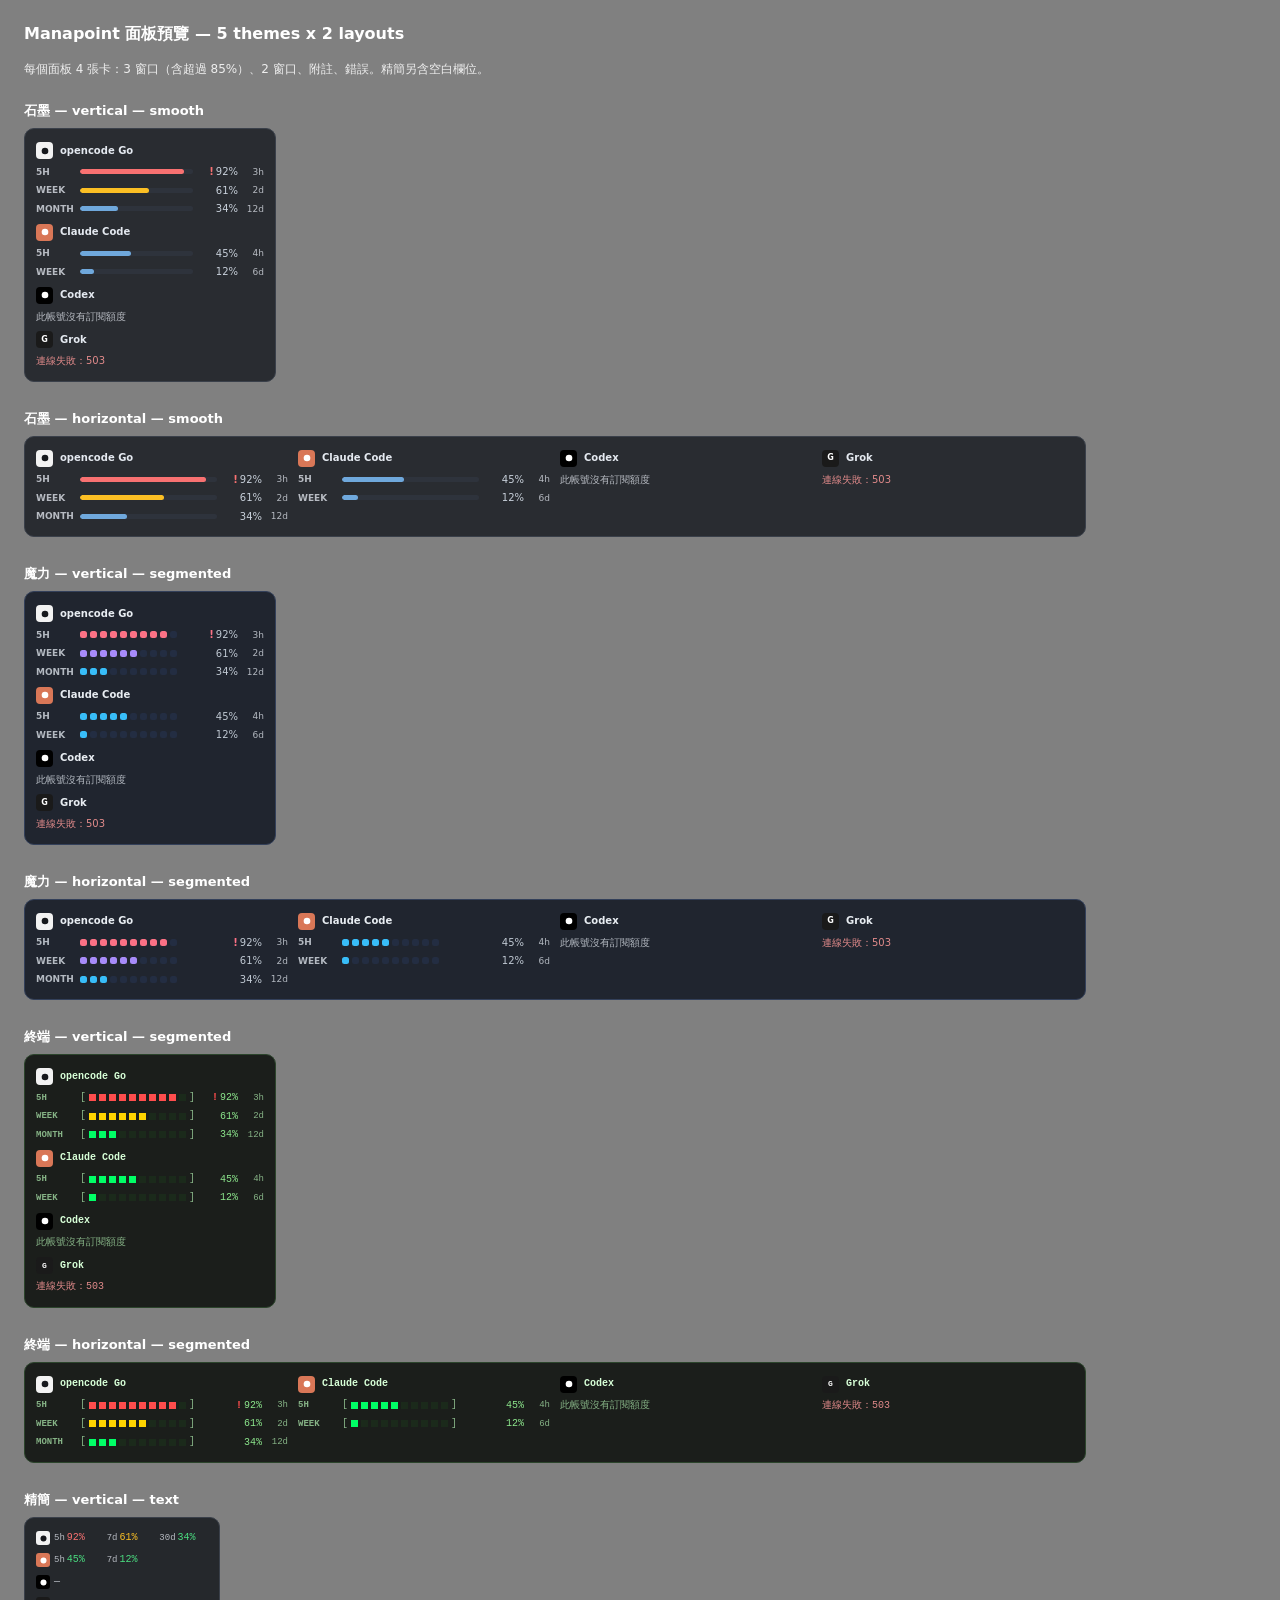
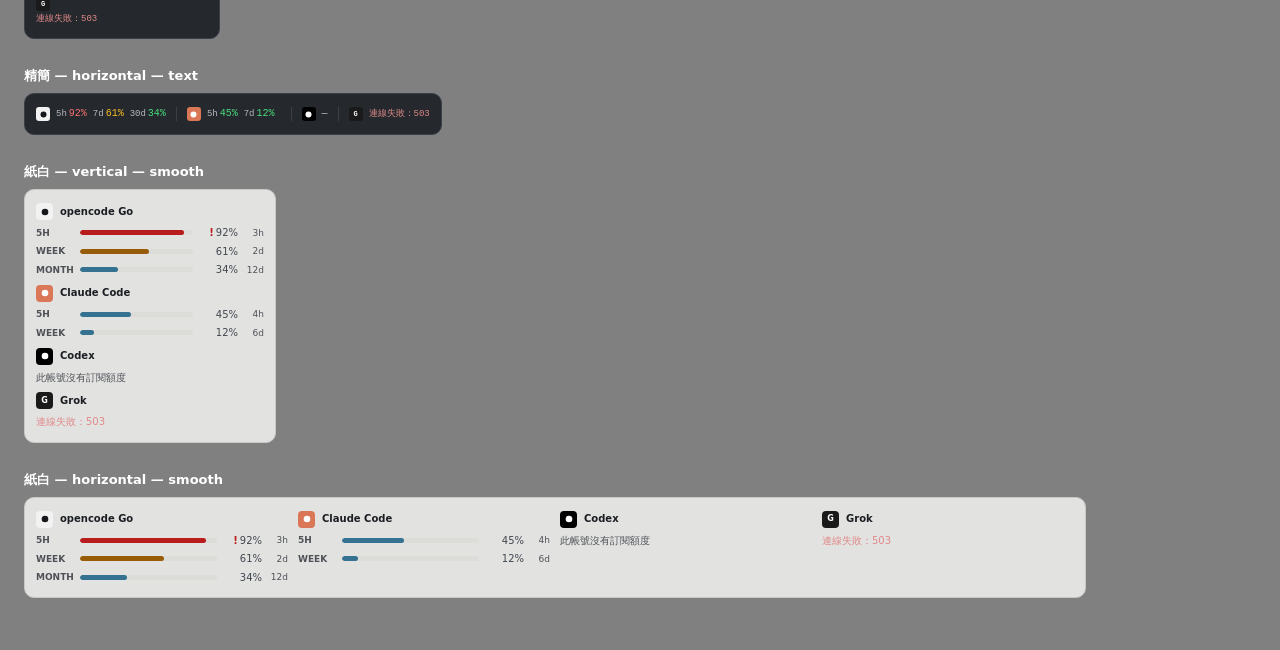
==== commit 1305e50a: "feat(ui): 石墨與紙白改用狀態色，高用量自己會轉色 兩個 smooth 風格原本整條都是強調色，用量衝到 85% 也看不出來。改成 coloring: "status"，並把 status.g" ====
--- a/manapoint-tauri/ui/panel.preview.html
+++ b/manapoint-tauri/ui/panel.preview.html
@@ -25,7 +25,7 @@
 <figcaption>石墨 — vertical — smooth</figcaption>
 <div class="panel" data-layout="vertical" data-meter="smooth" data-mono="false" style="--panel: #1B1E24; --panel-alpha: 0.85; --accent: #6FA8DC; --text-primary: #E4E9F0; --text-secondary: #C8D0DA; --text-muted: #B7BBC2; --track: #2E333C; --border: #3A404A; --segment-radius: 2px; --segment-width: 7px; --panel-width: 252px; --font: system-ui, -apple-system, 'Segoe UI', 'Microsoft JhengHei', sans-serif;">
 <div id="cards">
-<article class="card" data-provider="opencode-go"><header class="card__head"><span class="badge" style="--badge-bg: #F2F2F2; --badge-fg: #16181C;"><svg class="badge__icon" viewBox="0 0 24 24" aria-hidden="true"><circle cx="12" cy="12" r="8"/></svg></span><h2 class="card__name">opencode Go</h2></header><ul class="meters"><li class="meter" data-kind="Rolling" style="--meter-fill: #6FA8DC;"><span class="meter__label">5H</span><div class="meter__track"><div class="meter__fill" style="width: 92%"></div></div><span class="meter__value"><b class="meter__alert"></b>92%</span><span class="meter__reset">3h</span></li><li class="meter" data-kind="Weekly" style="--meter-fill: #6FA8DC;"><span class="meter__label">WEEK</span><div class="meter__track"><div class="meter__fill" style="width: 61%"></div></div><span class="meter__value"><b class="meter__alert"></b>61%</span><span class="meter__reset">2d</span></li><li class="meter" data-kind="Monthly" style="--meter-fill: #6FA8DC;"><span class="meter__label">MONTH</span><div class="meter__track"><div class="meter__fill" style="width: 34%"></div></div><span class="meter__value"><b class="meter__alert"></b>34%</span><span class="meter__reset">12d</span></li></ul></article>
+<article class="card" data-provider="opencode-go"><header class="card__head"><span class="badge" style="--badge-bg: #F2F2F2; --badge-fg: #16181C;"><svg class="badge__icon" viewBox="0 0 24 24" aria-hidden="true"><circle cx="12" cy="12" r="8"/></svg></span><h2 class="card__name">opencode Go</h2></header><ul class="meters"><li class="meter" data-kind="Rolling" style="--meter-fill: #F87171;"><span class="meter__label">5H</span><div class="meter__track"><div class="meter__fill" style="width: 92%"></div></div><span class="meter__value"><b class="meter__alert">!</b>92%</span><span class="meter__reset">3h</span></li><li class="meter" data-kind="Weekly" style="--meter-fill: #FBBF24;"><span class="meter__label">WEEK</span><div class="meter__track"><div class="meter__fill" style="width: 61%"></div></div><span class="meter__value"><b class="meter__alert"></b>61%</span><span class="meter__reset">2d</span></li><li class="meter" data-kind="Monthly" style="--meter-fill: #6FA8DC;"><span class="meter__label">MONTH</span><div class="meter__track"><div class="meter__fill" style="width: 34%"></div></div><span class="meter__value"><b class="meter__alert"></b>34%</span><span class="meter__reset">12d</span></li></ul></article>
 <article class="card" data-provider="claude-code"><header class="card__head"><span class="badge" style="--badge-bg: #D97757; --badge-fg: #FFFFFF;"><svg class="badge__icon" viewBox="0 0 24 24" aria-hidden="true"><circle cx="12" cy="12" r="8"/></svg></span><h2 class="card__name">Claude Code</h2></header><ul class="meters"><li class="meter" data-kind="Rolling" style="--meter-fill: #6FA8DC;"><span class="meter__label">5H</span><div class="meter__track"><div class="meter__fill" style="width: 45%"></div></div><span class="meter__value"><b class="meter__alert"></b>45%</span><span class="meter__reset">4h</span></li><li class="meter" data-kind="Weekly" style="--meter-fill: #6FA8DC;"><span class="meter__label">WEEK</span><div class="meter__track"><div class="meter__fill" style="width: 12%"></div></div><span class="meter__value"><b class="meter__alert"></b>12%</span><span class="meter__reset">6d</span></li></ul></article>
 <article class="card" data-provider="codex"><header class="card__head"><span class="badge" style="--badge-bg: #000000; --badge-fg: #FFFFFF;"><svg class="badge__icon" viewBox="0 0 24 24" aria-hidden="true"><circle cx="12" cy="12" r="8"/></svg></span><h2 class="card__name">Codex</h2></header><p class="card__note">此帳號沒有訂閱額度</p></article>
 <article class="card" data-provider="grok"><header class="card__head"><span class="badge" style="--badge-bg: #1A1A1A; --badge-fg: #FFFFFF;">G</span><h2 class="card__name">Grok</h2></header><p class="card__error">連線失敗：503</p></article>
@@ -37,7 +37,7 @@
 <figcaption>石墨 — horizontal — smooth</figcaption>
 <div class="panel" data-layout="horizontal" data-meter="smooth" data-mono="false" style="--panel: #1B1E24; --panel-alpha: 0.85; --accent: #6FA8DC; --text-primary: #E4E9F0; --text-secondary: #C8D0DA; --text-muted: #B7BBC2; --track: #2E333C; --border: #3A404A; --segment-radius: 2px; --segment-width: 7px; --panel-width: 252px; --font: system-ui, -apple-system, 'Segoe UI', 'Microsoft JhengHei', sans-serif;">
 <div id="cards">
-<article class="card" data-provider="opencode-go"><header class="card__head"><span class="badge" style="--badge-bg: #F2F2F2; --badge-fg: #16181C;"><svg class="badge__icon" viewBox="0 0 24 24" aria-hidden="true"><circle cx="12" cy="12" r="8"/></svg></span><h2 class="card__name">opencode Go</h2></header><ul class="meters"><li class="meter" data-kind="Rolling" style="--meter-fill: #6FA8DC;"><span class="meter__label">5H</span><div class="meter__track"><div class="meter__fill" style="width: 92%"></div></div><span class="meter__value"><b class="meter__alert"></b>92%</span><span class="meter__reset">3h</span></li><li class="meter" data-kind="Weekly" style="--meter-fill: #6FA8DC;"><span class="meter__label">WEEK</span><div class="meter__track"><div class="meter__fill" style="width: 61%"></div></div><span class="meter__value"><b class="meter__alert"></b>61%</span><span class="meter__reset">2d</span></li><li class="meter" data-kind="Monthly" style="--meter-fill: #6FA8DC;"><span class="meter__label">MONTH</span><div class="meter__track"><div class="meter__fill" style="width: 34%"></div></div><span class="meter__value"><b class="meter__alert"></b>34%</span><span class="meter__reset">12d</span></li></ul></article>
+<article class="card" data-provider="opencode-go"><header class="card__head"><span class="badge" style="--badge-bg: #F2F2F2; --badge-fg: #16181C;"><svg class="badge__icon" viewBox="0 0 24 24" aria-hidden="true"><circle cx="12" cy="12" r="8"/></svg></span><h2 class="card__name">opencode Go</h2></header><ul class="meters"><li class="meter" data-kind="Rolling" style="--meter-fill: #F87171;"><span class="meter__label">5H</span><div class="meter__track"><div class="meter__fill" style="width: 92%"></div></div><span class="meter__value"><b class="meter__alert">!</b>92%</span><span class="meter__reset">3h</span></li><li class="meter" data-kind="Weekly" style="--meter-fill: #FBBF24;"><span class="meter__label">WEEK</span><div class="meter__track"><div class="meter__fill" style="width: 61%"></div></div><span class="meter__value"><b class="meter__alert"></b>61%</span><span class="meter__reset">2d</span></li><li class="meter" data-kind="Monthly" style="--meter-fill: #6FA8DC;"><span class="meter__label">MONTH</span><div class="meter__track"><div class="meter__fill" style="width: 34%"></div></div><span class="meter__value"><b class="meter__alert"></b>34%</span><span class="meter__reset">12d</span></li></ul></article>
 <article class="card" data-provider="claude-code"><header class="card__head"><span class="badge" style="--badge-bg: #D97757; --badge-fg: #FFFFFF;"><svg class="badge__icon" viewBox="0 0 24 24" aria-hidden="true"><circle cx="12" cy="12" r="8"/></svg></span><h2 class="card__name">Claude Code</h2></header><ul class="meters"><li class="meter" data-kind="Rolling" style="--meter-fill: #6FA8DC;"><span class="meter__label">5H</span><div class="meter__track"><div class="meter__fill" style="width: 45%"></div></div><span class="meter__value"><b class="meter__alert"></b>45%</span><span class="meter__reset">4h</span></li><li class="meter" data-kind="Weekly" style="--meter-fill: #6FA8DC;"><span class="meter__label">WEEK</span><div class="meter__track"><div class="meter__fill" style="width: 12%"></div></div><span class="meter__value"><b class="meter__alert"></b>12%</span><span class="meter__reset">6d</span></li></ul></article>
 <article class="card" data-provider="codex"><header class="card__head"><span class="badge" style="--badge-bg: #000000; --badge-fg: #FFFFFF;"><svg class="badge__icon" viewBox="0 0 24 24" aria-hidden="true"><circle cx="12" cy="12" r="8"/></svg></span><h2 class="card__name">Codex</h2></header><p class="card__note">此帳號沒有訂閱額度</p></article>
 <article class="card" data-provider="grok"><header class="card__head"><span class="badge" style="--badge-bg: #1A1A1A; --badge-fg: #FFFFFF;">G</span><h2 class="card__name">Grok</h2></header><p class="card__error">連線失敗：503</p></article>
@@ -121,7 +121,7 @@
 <figcaption>紙白 — vertical — smooth</figcaption>
 <div class="panel" data-layout="vertical" data-meter="smooth" data-mono="false" style="--panel: #F4F4F2; --panel-alpha: 0.85; --accent: #357191; --text-primary: #1A1D21; --text-secondary: #41474F; --text-muted: #4E5156; --track: #DCDCD8; --border: #C8C8C4; --segment-radius: 2px; --segment-width: 7px; --panel-width: 252px; --font: system-ui, -apple-system, 'Segoe UI', 'Microsoft JhengHei', sans-serif;">
 <div id="cards">
-<article class="card" data-provider="opencode-go"><header class="card__head"><span class="badge" style="--badge-bg: #F2F2F2; --badge-fg: #16181C;"><svg class="badge__icon" viewBox="0 0 24 24" aria-hidden="true"><circle cx="12" cy="12" r="8"/></svg></span><h2 class="card__name">opencode Go</h2></header><ul class="meters"><li class="meter" data-kind="Rolling" style="--meter-fill: #357191;"><span class="meter__label">5H</span><div class="meter__track"><div class="meter__fill" style="width: 92%"></div></div><span class="meter__value"><b class="meter__alert"></b>92%</span><span class="meter__reset">3h</span></li><li class="meter" data-kind="Weekly" style="--meter-fill: #357191;"><span class="meter__label">WEEK</span><div class="meter__track"><div class="meter__fill" style="width: 61%"></div></div><span class="meter__value"><b class="meter__alert"></b>61%</span><span class="meter__reset">2d</span></li><li class="meter" data-kind="Monthly" style="--meter-fill: #357191;"><span class="meter__label">MONTH</span><div class="meter__track"><div class="meter__fill" style="width: 34%"></div></div><span class="meter__value"><b class="meter__alert"></b>34%</span><span class="meter__reset">12d</span></li></ul></article>
+<article class="card" data-provider="opencode-go"><header class="card__head"><span class="badge" style="--badge-bg: #F2F2F2; --badge-fg: #16181C;"><svg class="badge__icon" viewBox="0 0 24 24" aria-hidden="true"><circle cx="12" cy="12" r="8"/></svg></span><h2 class="card__name">opencode Go</h2></header><ul class="meters"><li class="meter" data-kind="Rolling" style="--meter-fill: #B91C1C;"><span class="meter__label">5H</span><div class="meter__track"><div class="meter__fill" style="width: 92%"></div></div><span class="meter__value"><b class="meter__alert">!</b>92%</span><span class="meter__reset">3h</span></li><li class="meter" data-kind="Weekly" style="--meter-fill: #975C07;"><span class="meter__label">WEEK</span><div class="meter__track"><div class="meter__fill" style="width: 61%"></div></div><span class="meter__value"><b class="meter__alert"></b>61%</span><span class="meter__reset">2d</span></li><li class="meter" data-kind="Monthly" style="--meter-fill: #357191;"><span class="meter__label">MONTH</span><div class="meter__track"><div class="meter__fill" style="width: 34%"></div></div><span class="meter__value"><b class="meter__alert"></b>34%</span><span class="meter__reset">12d</span></li></ul></article>
 <article class="card" data-provider="claude-code"><header class="card__head"><span class="badge" style="--badge-bg: #D97757; --badge-fg: #FFFFFF;"><svg class="badge__icon" viewBox="0 0 24 24" aria-hidden="true"><circle cx="12" cy="12" r="8"/></svg></span><h2 class="card__name">Claude Code</h2></header><ul class="meters"><li class="meter" data-kind="Rolling" style="--meter-fill: #357191;"><span class="meter__label">5H</span><div class="meter__track"><div class="meter__fill" style="width: 45%"></div></div><span class="meter__value"><b class="meter__alert"></b>45%</span><span class="meter__reset">4h</span></li><li class="meter" data-kind="Weekly" style="--meter-fill: #357191;"><span class="meter__label">WEEK</span><div class="meter__track"><div class="meter__fill" style="width: 12%"></div></div><span class="meter__value"><b class="meter__alert"></b>12%</span><span class="meter__reset">6d</span></li></ul></article>
 <article class="card" data-provider="codex"><header class="card__head"><span class="badge" style="--badge-bg: #000000; --badge-fg: #FFFFFF;"><svg class="badge__icon" viewBox="0 0 24 24" aria-hidden="true"><circle cx="12" cy="12" r="8"/></svg></span><h2 class="card__name">Codex</h2></header><p class="card__note">此帳號沒有訂閱額度</p></article>
 <article class="card" data-provider="grok"><header class="card__head"><span class="badge" style="--badge-bg: #1A1A1A; --badge-fg: #FFFFFF;">G</span><h2 class="card__name">Grok</h2></header><p class="card__error">連線失敗：503</p></article>
@@ -133,7 +133,7 @@
 <figcaption>紙白 — horizontal — smooth</figcaption>
 <div class="panel" data-layout="horizontal" data-meter="smooth" data-mono="false" style="--panel: #F4F4F2; --panel-alpha: 0.85; --accent: #357191; --text-primary: #1A1D21; --text-secondary: #41474F; --text-muted: #4E5156; --track: #DCDCD8; --border: #C8C8C4; --segment-radius: 2px; --segment-width: 7px; --panel-width: 252px; --font: system-ui, -apple-system, 'Segoe UI', 'Microsoft JhengHei', sans-serif;">
 <div id="cards">
-<article class="card" data-provider="opencode-go"><header class="card__head"><span class="badge" style="--badge-bg: #F2F2F2; --badge-fg: #16181C;"><svg class="badge__icon" viewBox="0 0 24 24" aria-hidden="true"><circle cx="12" cy="12" r="8"/></svg></span><h2 class="card__name">opencode Go</h2></header><ul class="meters"><li class="meter" data-kind="Rolling" style="--meter-fill: #357191;"><span class="meter__label">5H</span><div class="meter__track"><div class="meter__fill" style="width: 92%"></div></div><span class="meter__value"><b class="meter__alert"></b>92%</span><span class="meter__reset">3h</span></li><li class="meter" data-kind="Weekly" style="--meter-fill: #357191;"><span class="meter__label">WEEK</span><div class="meter__track"><div class="meter__fill" style="width: 61%"></div></div><span class="meter__value"><b class="meter__alert"></b>61%</span><span class="meter__reset">2d</span></li><li class="meter" data-kind="Monthly" style="--meter-fill: #357191;"><span class="meter__label">MONTH</span><div class="meter__track"><div class="meter__fill" style="width: 34%"></div></div><span class="meter__value"><b class="meter__alert"></b>34%</span><span class="meter__reset">12d</span></li></ul></article>
+<article class="card" data-provider="opencode-go"><header class="card__head"><span class="badge" style="--badge-bg: #F2F2F2; --badge-fg: #16181C;"><svg class="badge__icon" viewBox="0 0 24 24" aria-hidden="true"><circle cx="12" cy="12" r="8"/></svg></span><h2 class="card__name">opencode Go</h2></header><ul class="meters"><li class="meter" data-kind="Rolling" style="--meter-fill: #B91C1C;"><span class="meter__label">5H</span><div class="meter__track"><div class="meter__fill" style="width: 92%"></div></div><span class="meter__value"><b class="meter__alert">!</b>92%</span><span class="meter__reset">3h</span></li><li class="meter" data-kind="Weekly" style="--meter-fill: #975C07;"><span class="meter__label">WEEK</span><div class="meter__track"><div class="meter__fill" style="width: 61%"></div></div><span class="meter__value"><b class="meter__alert"></b>61%</span><span class="meter__reset">2d</span></li><li class="meter" data-kind="Monthly" style="--meter-fill: #357191;"><span class="meter__label">MONTH</span><div class="meter__track"><div class="meter__fill" style="width: 34%"></div></div><span class="meter__value"><b class="meter__alert"></b>34%</span><span class="meter__reset">12d</span></li></ul></article>
 <article class="card" data-provider="claude-code"><header class="card__head"><span class="badge" style="--badge-bg: #D97757; --badge-fg: #FFFFFF;"><svg class="badge__icon" viewBox="0 0 24 24" aria-hidden="true"><circle cx="12" cy="12" r="8"/></svg></span><h2 class="card__name">Claude Code</h2></header><ul class="meters"><li class="meter" data-kind="Rolling" style="--meter-fill: #357191;"><span class="meter__label">5H</span><div class="meter__track"><div class="meter__fill" style="width: 45%"></div></div><span class="meter__value"><b class="meter__alert"></b>45%</span><span class="meter__reset">4h</span></li><li class="meter" data-kind="Weekly" style="--meter-fill: #357191;"><span class="meter__label">WEEK</span><div class="meter__track"><div class="meter__fill" style="width: 12%"></div></div><span class="meter__value"><b class="meter__alert"></b>12%</span><span class="meter__reset">6d</span></li></ul></article>
 <article class="card" data-provider="codex"><header class="card__head"><span class="badge" style="--badge-bg: #000000; --badge-fg: #FFFFFF;"><svg class="badge__icon" viewBox="0 0 24 24" aria-hidden="true"><circle cx="12" cy="12" r="8"/></svg></span><h2 class="card__name">Codex</h2></header><p class="card__note">此帳號沒有訂閱額度</p></article>
 <article class="card" data-provider="grok"><header class="card__head"><span class="badge" style="--badge-bg: #1A1A1A; --badge-fg: #FFFFFF;">G</span><h2 class="card__name">Grok</h2></header><p class="card__error">連線失敗：503</p></article>
